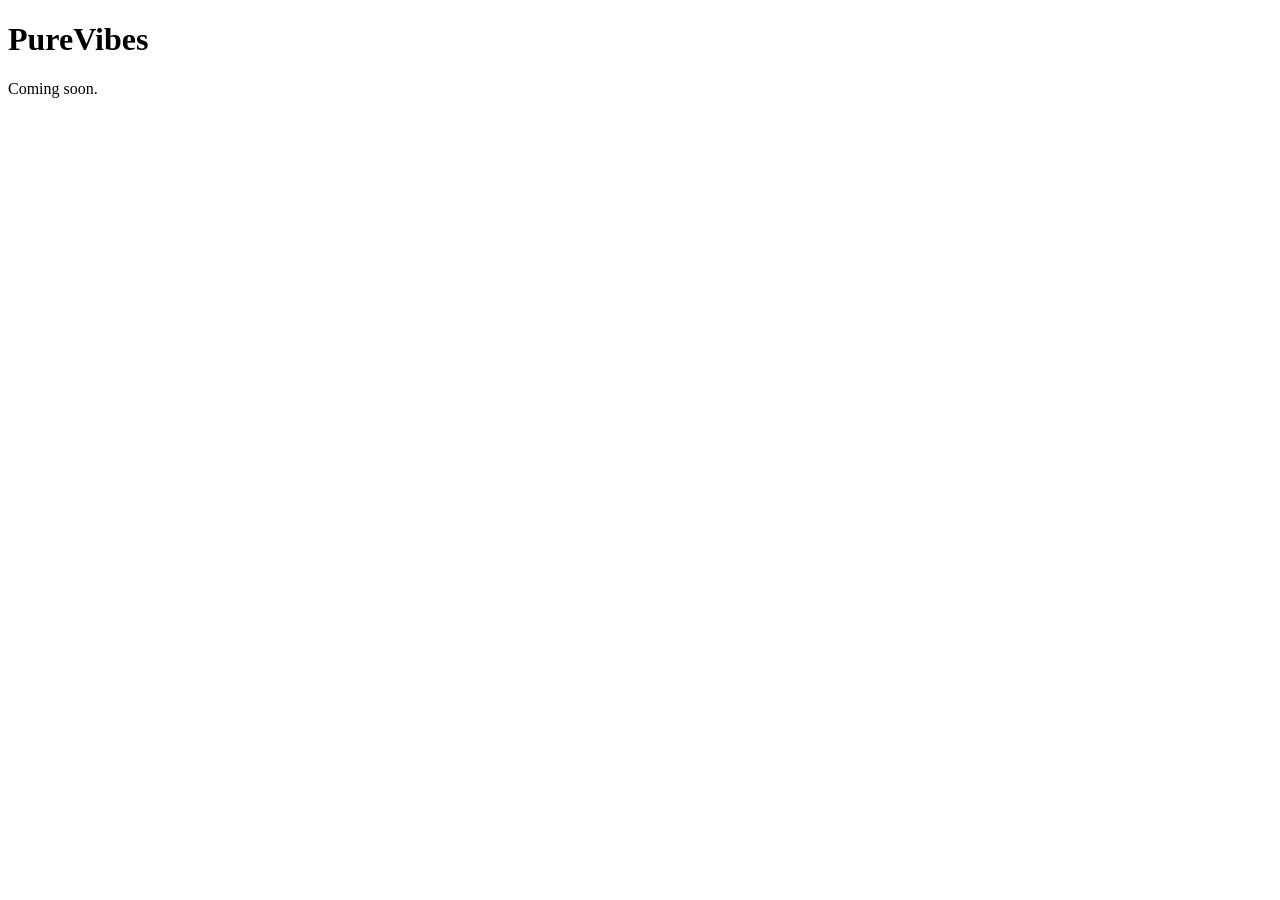
==== index.html @ 550c62d6 "Initial PureVibes website commit" ====
<!DOCTYPE html>
<html lang="en">
<head>
  <meta charset="UTF-8" />
  <meta name="viewport" content="width=device-width, initial-scale=1.0" />
  <title>PureVibes</title>
</head>
<body>
  <h1>PureVibes</h1>
  <p>Coming soon.</p>
</body>
</html>
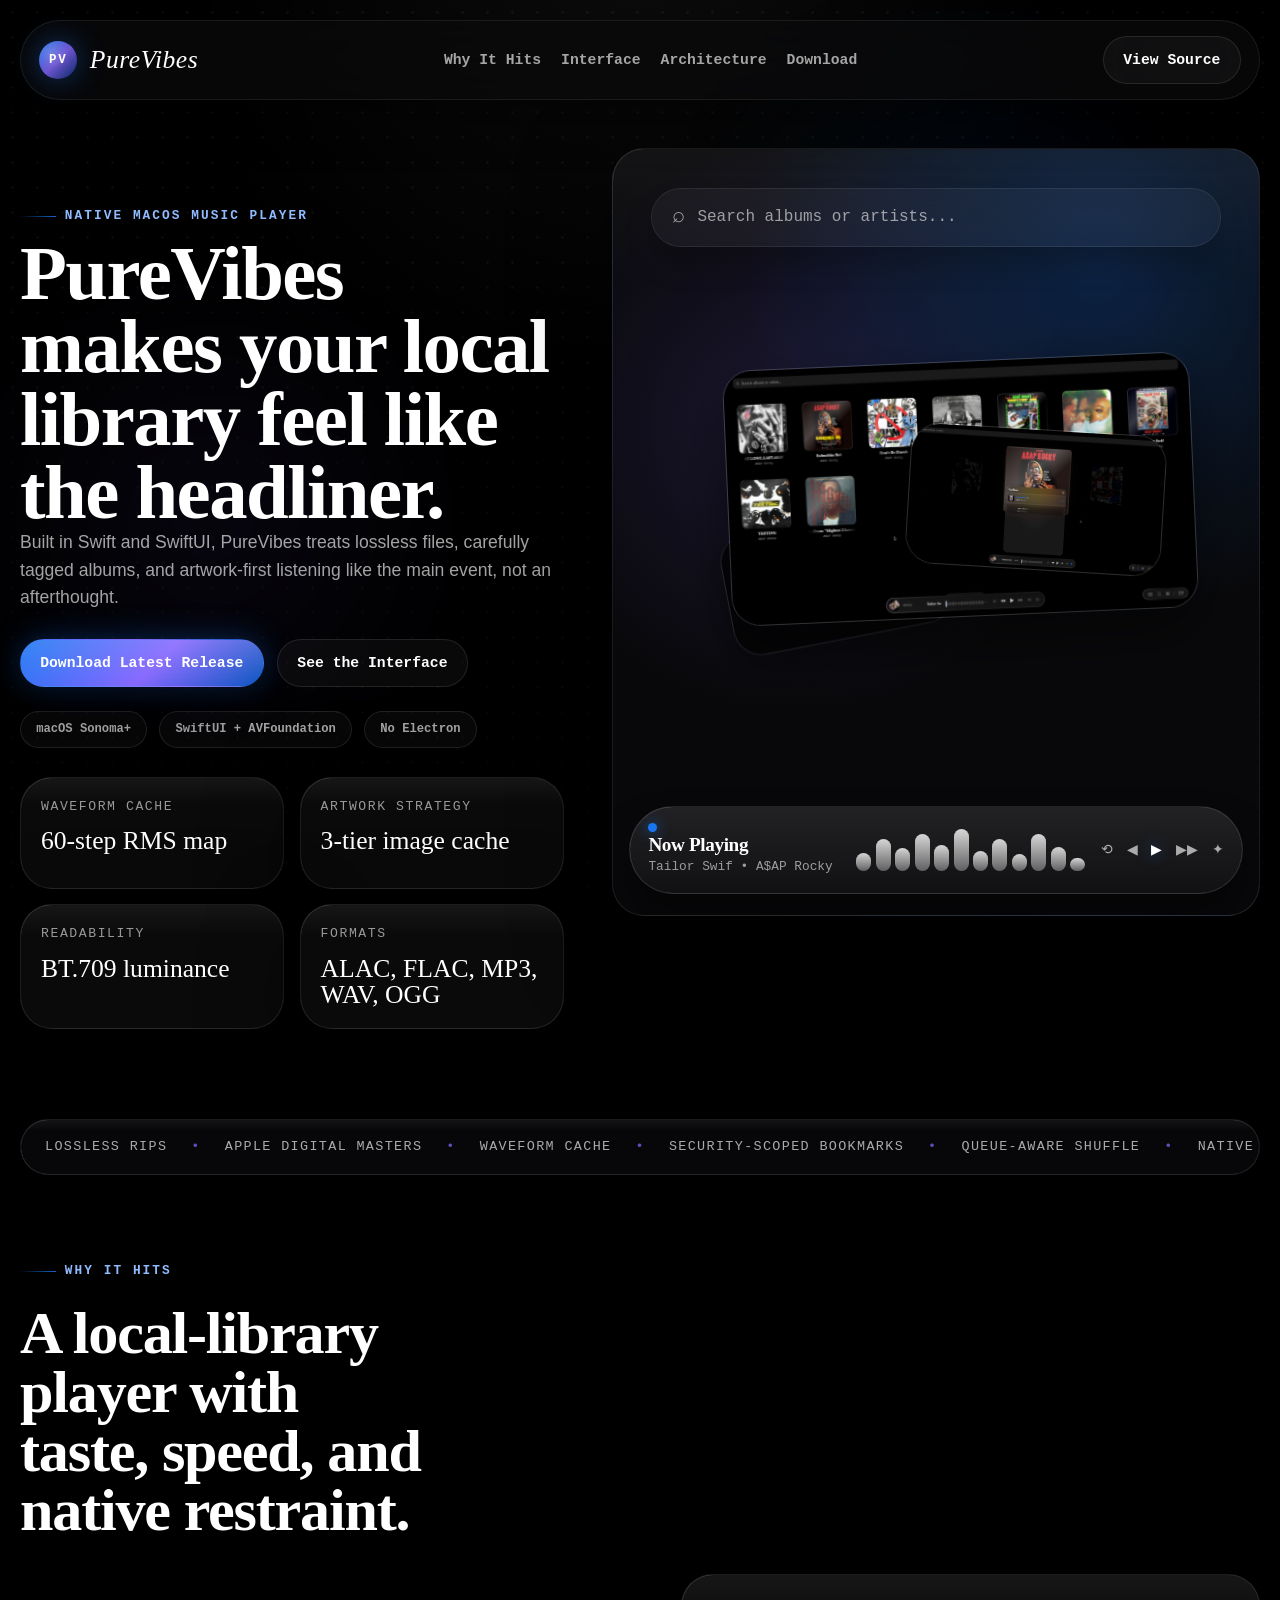
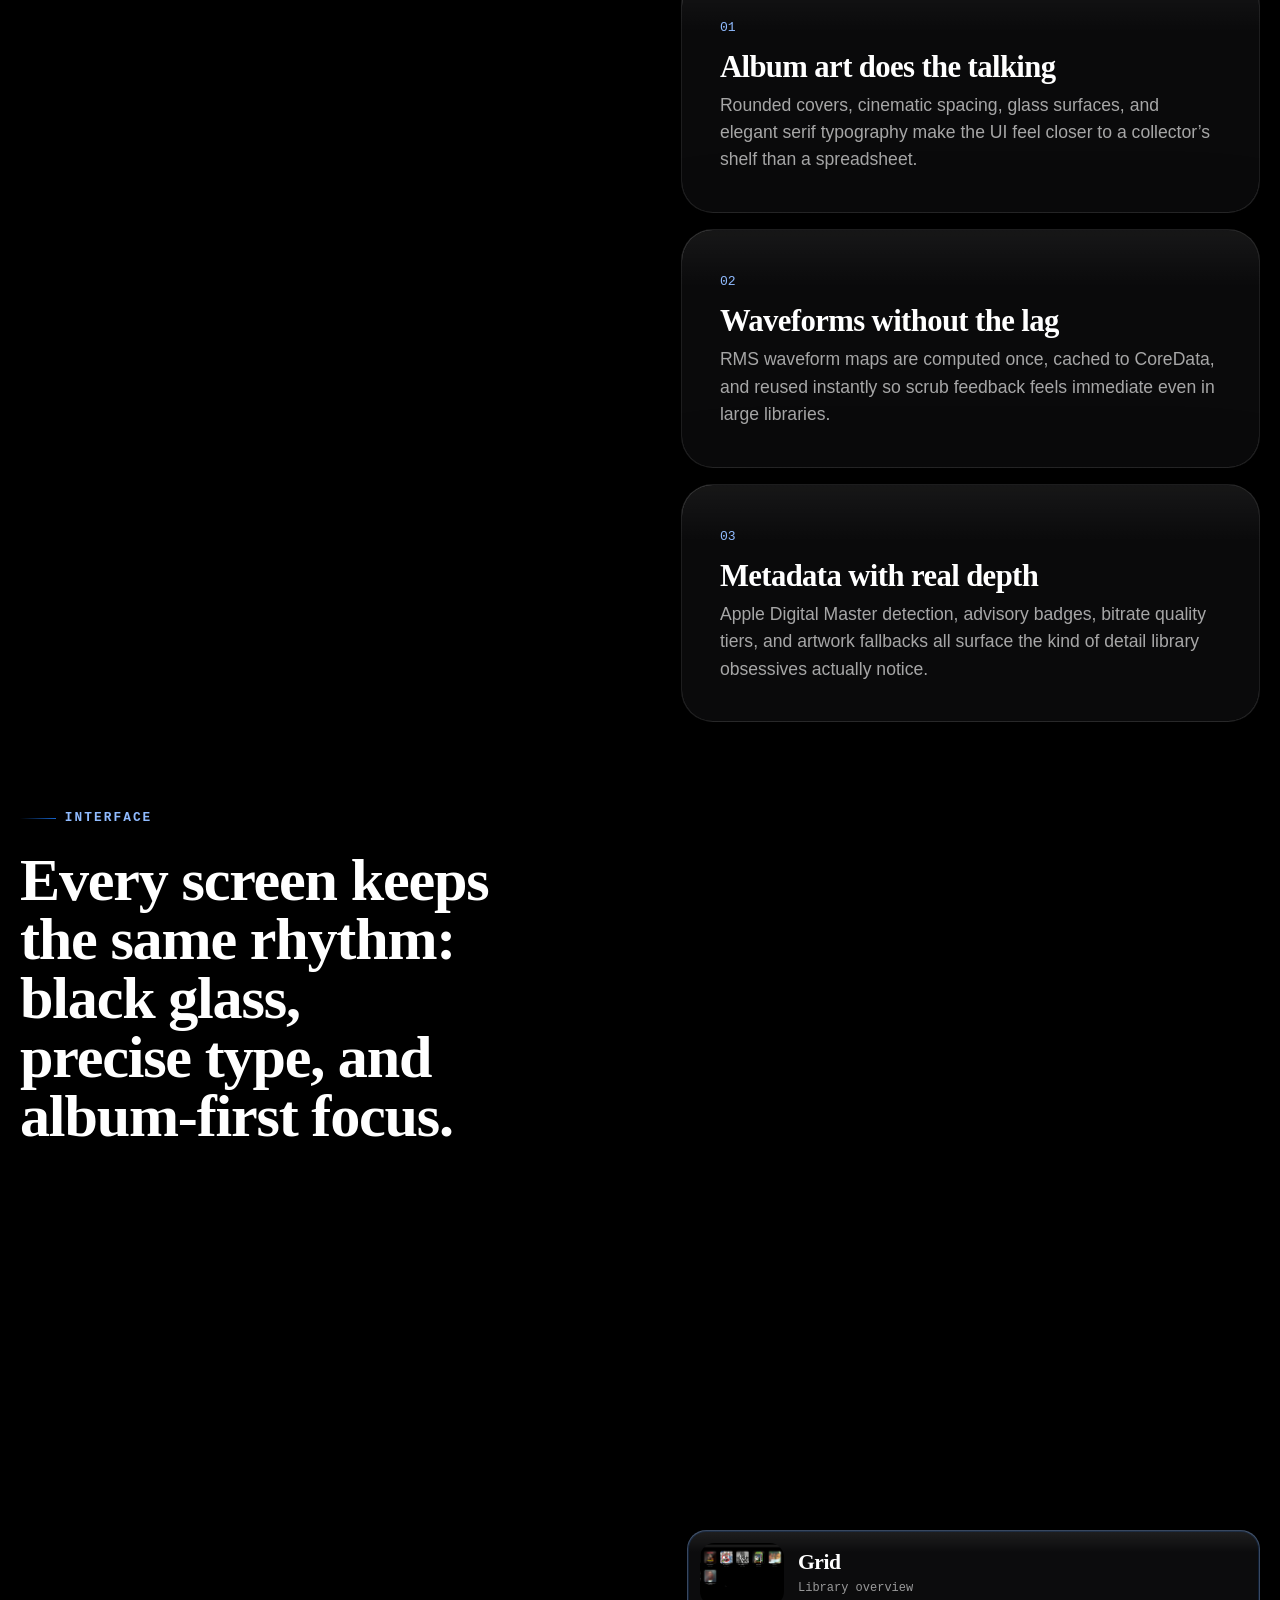
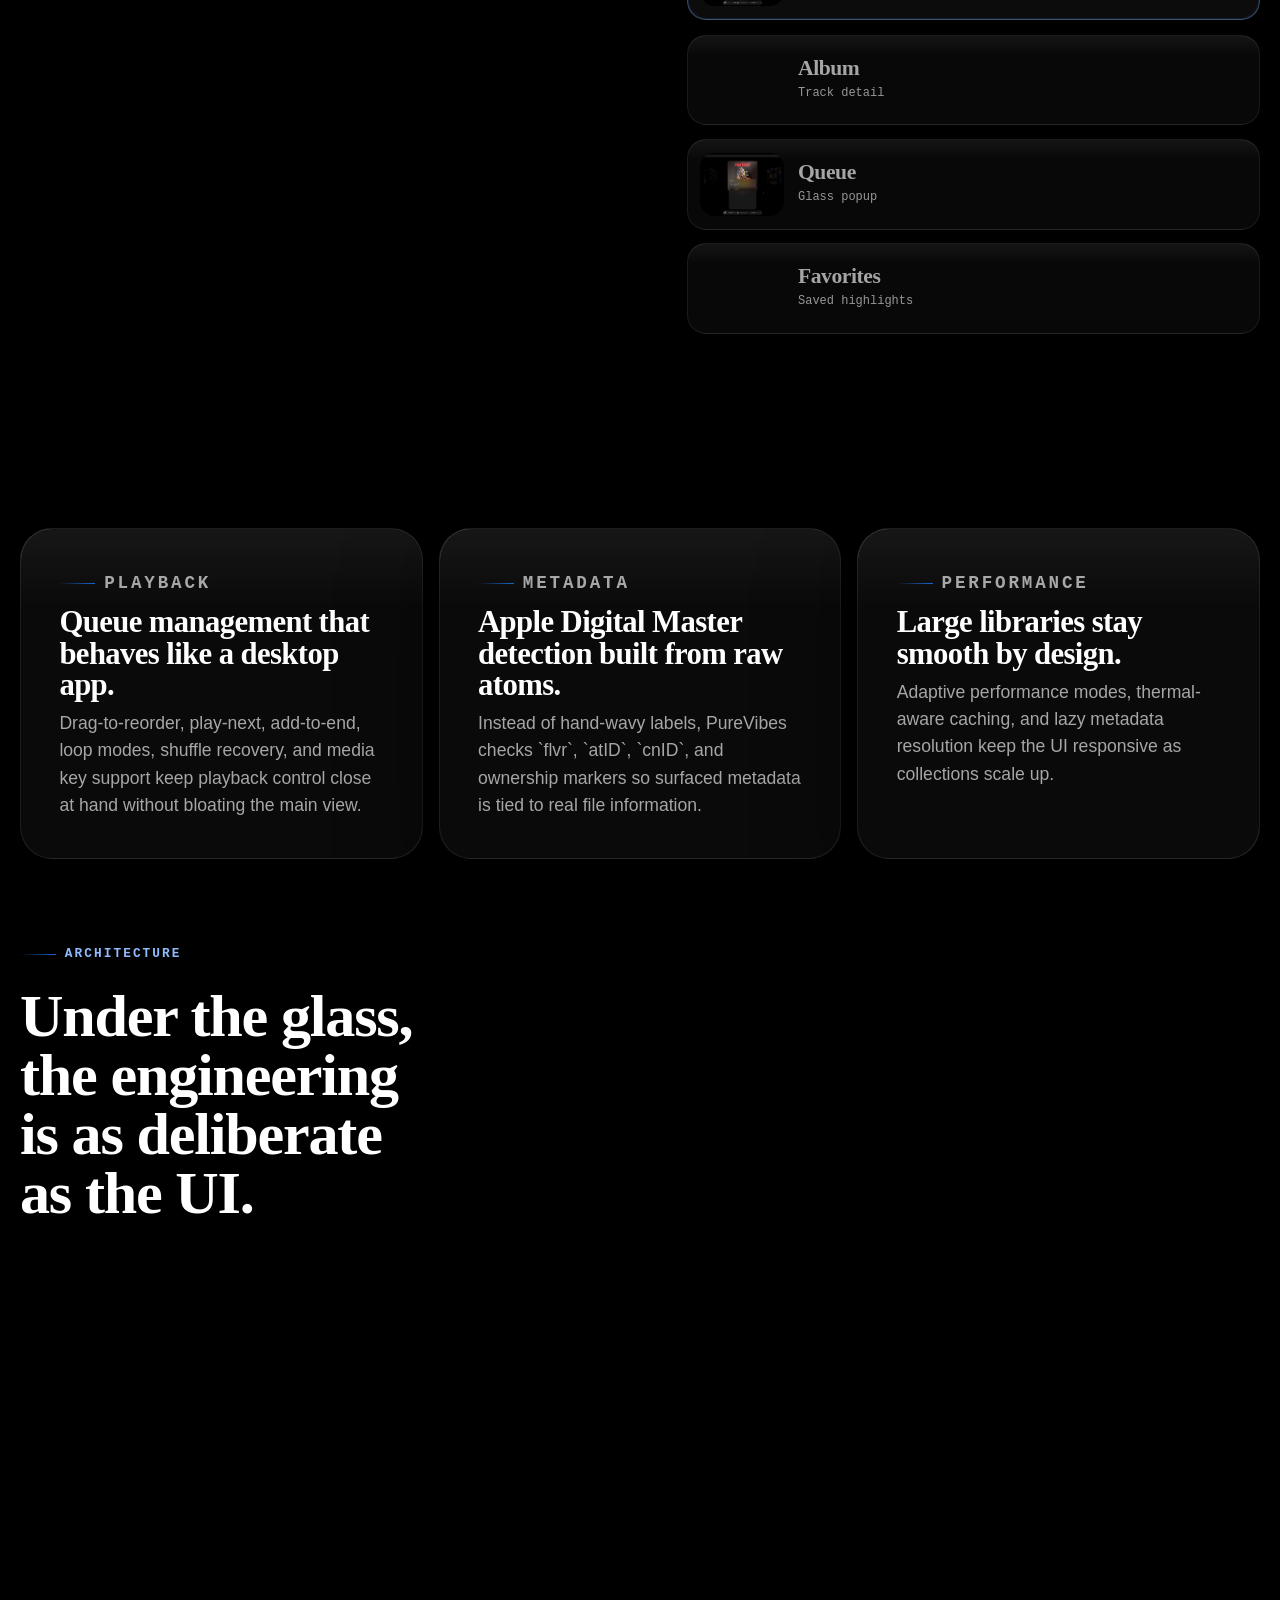
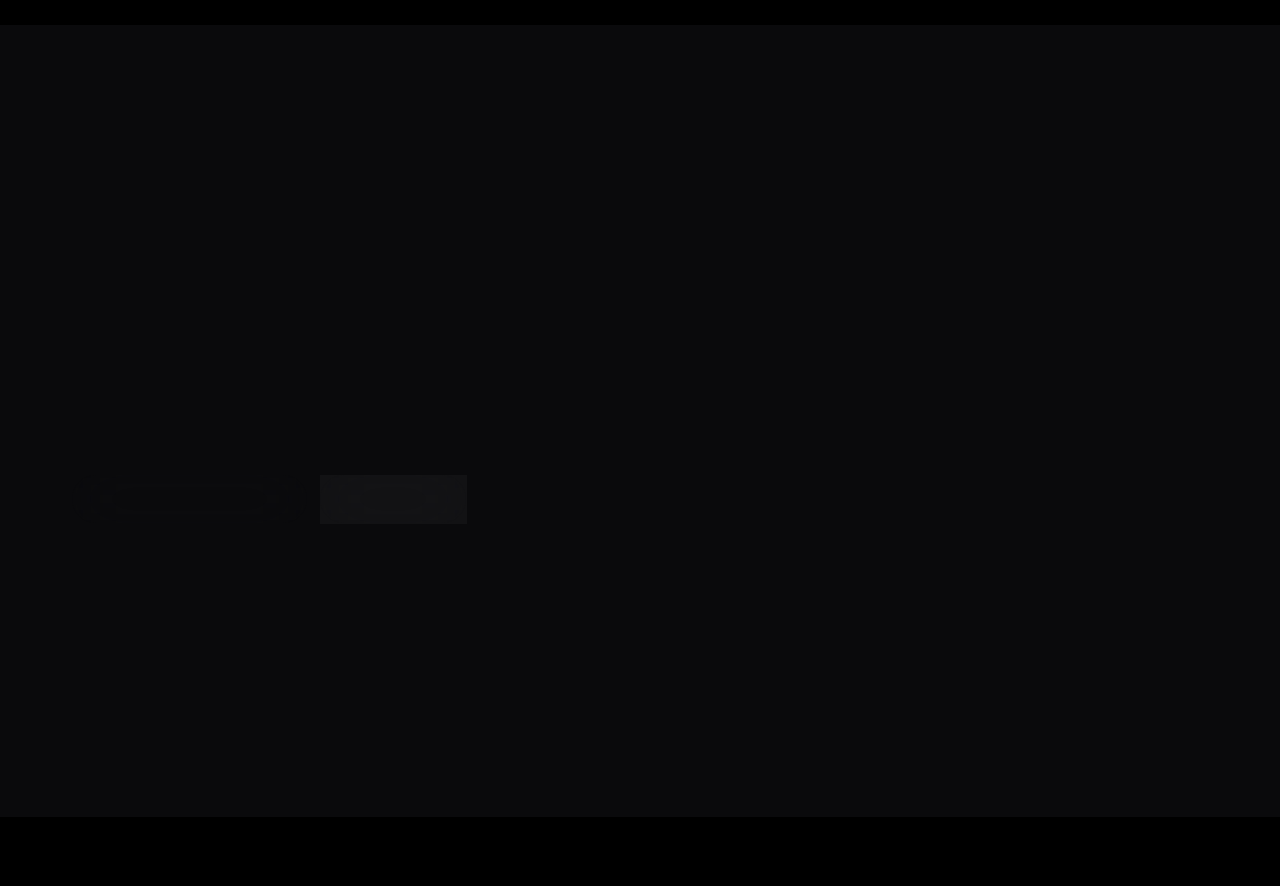
==== commit 7e602dd7: "Build PureVibes-inspired landing page" ====
--- a/index.html
+++ b/index.html
@@ -1,12 +1,437 @@
 <!DOCTYPE html>
 <html lang="en">
-<head>
-  <meta charset="UTF-8" />
-  <meta name="viewport" content="width=device-width, initial-scale=1.0" />
-  <title>PureVibes</title>
-</head>
-<body>
-  <h1>PureVibes</h1>
-  <p>Coming soon.</p>
-</body>
+  <head>
+    <meta charset="UTF-8" />
+    <meta name="viewport" content="width=device-width, initial-scale=1.0" />
+    <meta
+      name="description"
+      content="PureVibes is a minimal, high-fidelity macOS music player built in SwiftUI for listeners who care about local libraries, artwork, waveform detail, and native polish."
+    />
+    <meta name="theme-color" content="#000000" />
+    <title>PureVibes | High-Fidelity Local Music Player for macOS</title>
+    <link rel="preload" as="image" href="assets/purevibes/default-grid-view.png" fetchpriority="high" />
+    <link rel="preload" as="image" href="assets/purevibes/album-view.png" />
+    <link rel="stylesheet" href="styles/main.css" />
+  </head>
+  <body>
+    <div class="ambient ambient--blue" aria-hidden="true"></div>
+    <div class="ambient ambient--violet" aria-hidden="true"></div>
+    <div class="ambient ambient--ice" aria-hidden="true"></div>
+    <div class="site-shell">
+      <header class="site-header" id="top" data-reveal>
+        <a class="brand" href="#top" aria-label="PureVibes home">
+          <span class="brand__mark" aria-hidden="true">PV</span>
+          <span class="brand__text">PureVibes</span>
+        </a>
+
+        <nav class="site-nav" aria-label="Primary">
+          <a href="#why">Why It Hits</a>
+          <a href="#interface">Interface</a>
+          <a href="#architecture">Architecture</a>
+          <a href="#download">Download</a>
+        </nav>
+
+        <a class="button button--ghost" href="https://github.com/SrikarC6/PureVibes" target="_blank" rel="noreferrer">
+          View Source
+        </a>
+      </header>
+
+      <main>
+        <section class="hero section-grid">
+          <div class="hero__copy" data-reveal>
+            <p class="eyebrow">Native macOS music player</p>
+            <h1 class="display hero__title">PureVibes makes your local library feel like the headliner.</h1>
+            <p class="hero__lede">
+              Built in Swift and SwiftUI, PureVibes treats lossless files, carefully tagged albums, and artwork-first listening like
+              the main event, not an afterthought.
+            </p>
+
+            <div class="hero__actions">
+              <a
+                class="button button--primary"
+                href="https://github.com/SrikarC6/PureVibes/releases/latest"
+                target="_blank"
+                rel="noreferrer"
+              >
+                Download Latest Release
+              </a>
+              <a class="button button--secondary" href="#interface">See the Interface</a>
+            </div>
+
+            <ul class="hero__chips" aria-label="Key platform details">
+              <li>macOS Sonoma+</li>
+              <li>SwiftUI + AVFoundation</li>
+              <li>No Electron</li>
+            </ul>
+
+            <dl class="hero__stats">
+              <div class="stat-card surface">
+                <dt>Waveform Cache</dt>
+                <dd>60-step RMS map</dd>
+              </div>
+              <div class="stat-card surface">
+                <dt>Artwork Strategy</dt>
+                <dd>3-tier image cache</dd>
+              </div>
+              <div class="stat-card surface">
+                <dt>Readability</dt>
+                <dd>BT.709 luminance</dd>
+              </div>
+              <div class="stat-card surface">
+                <dt>Formats</dt>
+                <dd>ALAC, FLAC, MP3, WAV, OGG</dd>
+              </div>
+            </dl>
+          </div>
+
+          <div class="hero__stage surface" data-reveal data-tilt-root>
+            <div class="search-shell mono" aria-hidden="true">
+              <span class="search-shell__icon">⌕</span>
+              <span>Search albums or artists...</span>
+            </div>
+
+            <div class="hero__stack">
+              <figure class="screen-card screen-card--back" data-tilt-layer="back">
+                <img
+                  src="assets/purevibes/welcome-screen.png"
+                  alt="PureVibes welcome screen with glowing wordmark and call-to-action button"
+                  loading="eager"
+                  decoding="async"
+                />
+              </figure>
+
+              <figure class="screen-card screen-card--primary" data-tilt-layer="mid">
+                <img
+                  src="assets/purevibes/default-grid-view.png"
+                  alt="PureVibes grid view with rounded album art, monospaced metadata, and dark glass controls"
+                  loading="eager"
+                  decoding="async"
+                />
+              </figure>
+
+              <figure class="screen-card screen-card--floating" data-tilt-layer="front">
+                <img
+                  src="assets/purevibes/queue-menu.png"
+                  alt="PureVibes queue panel floating above the library interface"
+                  loading="lazy"
+                  decoding="async"
+                />
+              </figure>
+            </div>
+
+            <div class="hero-player surface surface--pill" data-tilt-layer="front" aria-hidden="true">
+              <div class="hero-player__meta">
+                <span class="hero-player__dot"></span>
+                <strong class="display">Now Playing</strong>
+                <span class="mono">Tailor Swif • A$AP Rocky</span>
+              </div>
+
+              <div class="waveform" role="presentation">
+                <span></span>
+                <span></span>
+                <span></span>
+                <span></span>
+                <span></span>
+                <span></span>
+                <span></span>
+                <span></span>
+                <span></span>
+                <span></span>
+                <span></span>
+                <span></span>
+              </div>
+
+              <div class="hero-player__controls mono">
+                <span>⟲</span>
+                <span>◀</span>
+                <span class="hero-player__play">▶</span>
+                <span>▶▶</span>
+                <span>✦</span>
+              </div>
+            </div>
+          </div>
+        </section>
+
+        <section class="marquee-strip section-grid" aria-label="PureVibes signature traits" data-reveal>
+          <div class="marquee-strip__shell surface surface--pill">
+            <div class="marquee-track">
+              <div class="marquee-group mono">
+                <span>Lossless rips</span>
+                <span>Apple Digital Masters</span>
+                <span>Waveform cache</span>
+                <span>Security-scoped bookmarks</span>
+                <span>Queue-aware shuffle</span>
+                <span>Native SwiftUI</span>
+                <span>Artwork-first browsing</span>
+              </div>
+              <div class="marquee-group mono" aria-hidden="true">
+                <span>Lossless rips</span>
+                <span>Apple Digital Masters</span>
+                <span>Waveform cache</span>
+                <span>Security-scoped bookmarks</span>
+                <span>Queue-aware shuffle</span>
+                <span>Native SwiftUI</span>
+                <span>Artwork-first browsing</span>
+              </div>
+            </div>
+          </div>
+        </section>
+
+        <section class="story section-grid" id="why">
+          <div class="section-heading" data-reveal>
+            <p class="eyebrow">Why It Hits</p>
+            <h2 class="display">A local-library player with taste, speed, and native restraint.</h2>
+          </div>
+
+          <div class="story__grid">
+            <article class="story-quote surface" data-reveal>
+              <p class="display story-quote__line">
+                “Most music players treat local libraries as a downgrade from streaming. PureVibes treats them as the main event.”
+              </p>
+              <p class="story-quote__support mono">
+                That attitude drives everything here: OLED-black presentation, artwork-led browsing, responsive queue controls, and a
+                player that feels native because it is native.
+              </p>
+            </article>
+
+            <div class="feature-stack" data-reveal>
+              <article class="feature-card surface">
+                <span class="feature-card__index mono">01</span>
+                <h3 class="display">Album art does the talking</h3>
+                <p>
+                  Rounded covers, cinematic spacing, glass surfaces, and elegant serif typography make the UI feel closer to a
+                  collector’s shelf than a spreadsheet.
+                </p>
+              </article>
+
+              <article class="feature-card surface">
+                <span class="feature-card__index mono">02</span>
+                <h3 class="display">Waveforms without the lag</h3>
+                <p>
+                  RMS waveform maps are computed once, cached to CoreData, and reused instantly so scrub feedback feels immediate even
+                  in large libraries.
+                </p>
+              </article>
+
+              <article class="feature-card surface">
+                <span class="feature-card__index mono">03</span>
+                <h3 class="display">Metadata with real depth</h3>
+                <p>
+                  Apple Digital Master detection, advisory badges, bitrate quality tiers, and artwork fallbacks all surface the kind of
+                  detail library obsessives actually notice.
+                </p>
+              </article>
+            </div>
+          </div>
+        </section>
+
+        <section class="showcase section-grid" id="interface">
+          <div class="section-heading" data-reveal>
+            <p class="eyebrow">Interface</p>
+            <h2 class="display">Every screen keeps the same rhythm: black glass, precise type, and album-first focus.</h2>
+          </div>
+
+          <div class="showcase__layout">
+            <div class="showcase__panel surface" data-reveal>
+              <div class="showcase__panel-head">
+                <span class="mono">Interface Preview</span>
+                <span class="showcase__caption mono" data-shot-caption>Grid view with floating playback chrome</span>
+              </div>
+
+              <div class="showcase__viewport">
+                <img
+                  src="assets/purevibes/default-grid-view.png"
+                  alt="PureVibes grid view"
+                  class="showcase__image"
+                  id="shot-image"
+                  loading="eager"
+                  decoding="async"
+                />
+              </div>
+            </div>
+
+            <div class="showcase__copy" data-reveal>
+              <div class="showcase__copy-head">
+                <p class="eyebrow">Real Screenshots</p>
+                <h3 class="display" id="shot-title">Browse in an artwork-led grid</h3>
+                <p id="shot-body">
+                  The main library view balances huge album covers, understated search, and a floating mini-player so the interface
+                  stays visually quiet until the music needs attention.
+                </p>
+              </div>
+
+              <ul class="showcase__points mono" id="shot-points">
+                <li>Rounded album cards with soft borders and native-feeling depth</li>
+                <li>Monospaced support text keeps metadata readable without competing for focus</li>
+                <li>Playback controls stay docked like a polished desktop utility, not a web widget</li>
+              </ul>
+
+              <div class="shot-tabs" role="tablist" aria-label="PureVibes interface screenshots">
+                <button
+                  class="shot-tab is-active"
+                  type="button"
+                  role="tab"
+                  aria-selected="true"
+                  data-shot="grid"
+                >
+                  <img src="assets/purevibes/default-grid-view.png" alt="" loading="lazy" decoding="async" />
+                  <span>
+                    <strong class="display">Grid</strong>
+                    <small class="mono">Library overview</small>
+                  </span>
+                </button>
+
+                <button class="shot-tab" type="button" role="tab" aria-selected="false" data-shot="album">
+                  <img src="assets/purevibes/album-view.png" alt="" loading="lazy" decoding="async" />
+                  <span>
+                    <strong class="display">Album</strong>
+                    <small class="mono">Track detail</small>
+                  </span>
+                </button>
+
+                <button class="shot-tab" type="button" role="tab" aria-selected="false" data-shot="queue">
+                  <img src="assets/purevibes/queue-menu.png" alt="" loading="lazy" decoding="async" />
+                  <span>
+                    <strong class="display">Queue</strong>
+                    <small class="mono">Glass popup</small>
+                  </span>
+                </button>
+
+                <button class="shot-tab" type="button" role="tab" aria-selected="false" data-shot="favorites">
+                  <img src="assets/purevibes/favorites-view.png" alt="" loading="lazy" decoding="async" />
+                  <span>
+                    <strong class="display">Favorites</strong>
+                    <small class="mono">Saved highlights</small>
+                  </span>
+                </button>
+
+                <button class="shot-tab" type="button" role="tab" aria-selected="false" data-shot="welcome">
+                  <img src="assets/purevibes/welcome-screen.png" alt="" loading="lazy" decoding="async" />
+                  <span>
+                    <strong class="display">Welcome</strong>
+                    <small class="mono">First launch</small>
+                  </span>
+                </button>
+              </div>
+            </div>
+          </div>
+        </section>
+
+        <section class="details section-grid">
+          <div class="details__rail" data-reveal>
+            <article class="detail-card surface">
+              <p class="eyebrow">Playback</p>
+              <h3 class="display">Queue management that behaves like a desktop app.</h3>
+              <p>
+                Drag-to-reorder, play-next, add-to-end, loop modes, shuffle recovery, and media key support keep playback control close
+                at hand without bloating the main view.
+              </p>
+            </article>
+
+            <article class="detail-card surface">
+              <p class="eyebrow">Metadata</p>
+              <h3 class="display">Apple Digital Master detection built from raw atoms.</h3>
+              <p>
+                Instead of hand-wavy labels, PureVibes checks `flvr`, `atID`, `cnID`, and ownership markers so surfaced metadata is tied
+                to real file information.
+              </p>
+            </article>
+
+            <article class="detail-card surface">
+              <p class="eyebrow">Performance</p>
+              <h3 class="display">Large libraries stay smooth by design.</h3>
+              <p>
+                Adaptive performance modes, thermal-aware caching, and lazy metadata resolution keep the UI responsive as collections
+                scale up.
+              </p>
+            </article>
+          </div>
+        </section>
+
+        <section class="architecture section-grid" id="architecture">
+          <div class="section-heading" data-reveal>
+            <p class="eyebrow">Architecture</p>
+            <h2 class="display">Under the glass, the engineering is as deliberate as the UI.</h2>
+          </div>
+
+          <div class="architecture__grid">
+            <article class="architecture-card surface" data-reveal>
+              <p class="mono architecture-card__label">System Notes</p>
+              <ul class="architecture-list mono">
+                <li><strong>Artwork cache:</strong> full-res cache, thumbnail cache, and dominant-color memory layer</li>
+                <li><strong>Waveform engine:</strong> chunked PCM sampling with persisted RMS energy maps</li>
+                <li><strong>Contrast logic:</strong> ITU-R BT.709 luminance for readable overlays on artwork</li>
+                <li><strong>Library access:</strong> security-scoped bookmarks for multi-folder persistence</li>
+                <li><strong>Track resolution:</strong> bounded LRU metadata loading for better scaling</li>
+              </ul>
+            </article>
+
+            <article class="architecture-card architecture-card--highlight surface" data-reveal>
+              <p class="eyebrow">Built With</p>
+              <h3 class="display">SwiftUI, AVFoundation, CoreData, and MediaPlayer.</h3>
+              <p>
+                No browser shell. No web view wrapper. Just a focused native stack tuned for music playback, artwork handling, and Now
+                Playing integration on macOS.
+              </p>
+              <div class="stack-tags mono">
+                <span>Swift 5.9+</span>
+                <span>SwiftUI</span>
+                <span>AVFoundation</span>
+                <span>CoreData</span>
+                <span>MediaPlayer</span>
+              </div>
+            </article>
+          </div>
+        </section>
+
+        <section class="download section-grid" id="download">
+          <article class="download-card surface" data-reveal>
+            <p class="eyebrow">Download</p>
+            <h2 class="display">PureVibes is ready when your library is.</h2>
+            <p>
+              Grab the latest release for macOS, or dive into the source if you want to study the implementation behind the player,
+              waveform engine, and artwork-driven UI.
+            </p>
+
+            <div class="download-card__actions">
+              <a
+                class="button button--primary"
+                href="https://github.com/SrikarC6/PureVibes/releases/latest"
+                target="_blank"
+                rel="noreferrer"
+              >
+                Get the Latest Release
+              </a>
+              <a
+                class="button button--ghost"
+                href="https://github.com/SrikarC6/PureVibes/issues/new"
+                target="_blank"
+                rel="noreferrer"
+              >
+                Report a Bug
+              </a>
+            </div>
+
+            <p class="download-card__note mono">
+              Distributed outside the App Store. A first-launch Gatekeeper approval may be required in macOS Privacy &amp; Security.
+            </p>
+          </article>
+        </section>
+      </main>
+
+      <footer class="site-footer surface" data-reveal>
+        <div>
+          <p class="display">PureVibes</p>
+          <p class="mono">Made for listeners who still care about their files.</p>
+        </div>
+        <div class="site-footer__links mono">
+          <a href="https://github.com/SrikarC6/PureVibes" target="_blank" rel="noreferrer">GitHub</a>
+          <a href="https://github.com/SrikarC6/PureVibes/releases/latest" target="_blank" rel="noreferrer">Latest Release</a>
+          <span>© <span data-year></span> PureVibes</span>
+        </div>
+      </footer>
+    </div>
+
+    <script type="module" src="scripts/main.js"></script>
+  </body>
 </html>
--- a/styles/main.css
+++ b/styles/main.css
@@ -0,0 +1,1245 @@
+@layer reset, base, components, utilities;
+
+@layer reset {
+  *,
+  *::before,
+  *::after {
+    box-sizing: border-box;
+  }
+
+  html {
+    scroll-behavior: smooth;
+    color-scheme: dark;
+  }
+
+  body,
+  h1,
+  h2,
+  h3,
+  p,
+  ul,
+  dl,
+  dd {
+    margin: 0;
+  }
+
+  ul {
+    padding: 0;
+    list-style: none;
+  }
+
+  img {
+    display: block;
+    max-width: 100%;
+  }
+
+  a {
+    color: inherit;
+    text-decoration: none;
+  }
+
+  button,
+  input {
+    font: inherit;
+  }
+}
+
+@layer base {
+  :root {
+    --bg: #000000;
+    --bg-elevated: rgba(14, 14, 16, 0.68);
+    --bg-soft: rgba(255, 255, 255, 0.04);
+    --bg-softer: rgba(255, 255, 255, 0.025);
+    --border: rgba(255, 255, 255, 0.12);
+    --border-strong: rgba(255, 255, 255, 0.24);
+    --text: #ffffff;
+    --text-dim: rgba(255, 255, 255, 0.64);
+    --text-faint: rgba(255, 255, 255, 0.58);
+    --accent: #1976f3;
+    --accent-violet: #8667ff;
+    --accent-strong: #0b56bf;
+    --accent-soft: rgba(25, 118, 243, 0.18);
+    --shadow: 0 30px 90px rgba(0, 0, 0, 0.58);
+    --shadow-soft: 0 20px 48px rgba(0, 0, 0, 0.4);
+    --radius-xl: 2rem;
+    --radius-lg: 1.5rem;
+    --radius-md: 1rem;
+    --container: min(84rem, calc(100vw - 2.5rem));
+    --display: "Baskerville", "Iowan Old Style", "Palatino Linotype", "Book Antiqua", "Times New Roman", serif;
+    --mono: "SFMono-Regular", "SF Mono", ui-monospace, "Cascadia Mono", "Source Code Pro", Menlo, Monaco, Consolas, monospace;
+    --sans: "Inter", "Segoe UI", "Helvetica Neue", Arial, sans-serif;
+  }
+
+  body {
+    min-height: 100vh;
+    font-family: var(--sans);
+    line-height: 1.55;
+    color: var(--text);
+    background: var(--bg);
+    overflow-x: clip;
+  }
+
+  body::before {
+    content: "";
+    position: fixed;
+    inset: 0;
+    background-image: radial-gradient(circle, rgba(255, 255, 255, 0.1) 1px, transparent 1.6px);
+    background-size: 25px 25px;
+    opacity: 0.48;
+    pointer-events: none;
+    z-index: -1;
+    animation: grid-shimmer 18s linear infinite alternate;
+  }
+
+  body::after {
+    content: "";
+    position: fixed;
+    inset: 0;
+    background:
+      radial-gradient(circle at 50% -10%, rgba(255, 255, 255, 0.05), transparent 42%),
+      linear-gradient(180deg, rgba(0, 0, 0, 0), rgba(0, 0, 0, 0.5));
+    pointer-events: none;
+    z-index: -1;
+  }
+
+  ::selection {
+    background: rgba(25, 118, 243, 0.32);
+  }
+}
+
+@layer components {
+  .ambient {
+    position: fixed;
+    inset: auto;
+    border-radius: 999px;
+    filter: blur(110px);
+    opacity: 0.3;
+    pointer-events: none;
+    z-index: 0;
+    animation: ambient-drift 18s ease-in-out infinite alternate;
+  }
+
+  .ambient--blue {
+    top: 8rem;
+    right: 12%;
+    width: 20rem;
+    height: 20rem;
+    background: radial-gradient(circle, rgba(25, 118, 243, 0.75), rgba(25, 118, 243, 0));
+  }
+
+  .ambient--violet {
+    top: 24rem;
+    left: 6%;
+    width: 17rem;
+    height: 17rem;
+    background: radial-gradient(circle, rgba(134, 103, 255, 0.52), rgba(134, 103, 255, 0));
+    animation-delay: -8s;
+  }
+
+  .ambient--ice {
+    bottom: 10rem;
+    right: 22%;
+    width: 16rem;
+    height: 16rem;
+    background: radial-gradient(circle, rgba(115, 177, 255, 0.4), rgba(115, 177, 255, 0));
+    animation-delay: -3s;
+  }
+
+  .site-shell {
+    position: relative;
+    z-index: 1;
+    width: var(--container);
+    margin-inline: auto;
+    padding-block: 1.25rem 2rem;
+  }
+
+  .site-header,
+  .site-footer,
+  .surface,
+  .button,
+  .search-shell,
+  .shot-tab,
+  .hero-player {
+    backdrop-filter: blur(28px);
+    -webkit-backdrop-filter: blur(28px);
+  }
+
+  .site-header {
+    position: sticky;
+    top: 1rem;
+    z-index: 20;
+    display: flex;
+    align-items: center;
+    justify-content: space-between;
+    gap: 1rem;
+    padding: 0.95rem 1.15rem;
+    margin-bottom: 2rem;
+    background: rgba(10, 10, 12, 0.7);
+    border: 1px solid rgba(255, 255, 255, 0.08);
+    border-radius: 999px;
+    box-shadow: var(--shadow-soft);
+  }
+
+  .brand {
+    display: inline-flex;
+    align-items: center;
+    gap: 0.8rem;
+    min-width: 0;
+  }
+
+  .brand__mark {
+    display: grid;
+    place-items: center;
+    inline-size: 2.35rem;
+    block-size: 2.35rem;
+    border-radius: 999px;
+    background:
+      radial-gradient(circle at 30% 30%, rgba(255, 255, 255, 0.2), transparent 48%),
+      linear-gradient(135deg, rgba(25, 118, 243, 0.95), rgba(134, 103, 255, 0.82), rgba(7, 42, 103, 0.95));
+    box-shadow: 0 0 1.8rem rgba(25, 118, 243, 0.4);
+    font: 700 0.78rem/1 var(--mono);
+    letter-spacing: 0.14em;
+  }
+
+  .brand__text {
+    font-family: var(--display);
+    font-size: clamp(1.35rem, 2vw, 1.65rem);
+    font-style: italic;
+    letter-spacing: 0.02em;
+  }
+
+  .site-nav {
+    display: inline-flex;
+    align-items: center;
+    justify-content: center;
+    gap: 1.25rem;
+    color: var(--text-dim);
+    font: 600 0.92rem/1 var(--mono);
+  }
+
+  .site-nav a {
+    transition: color 180ms ease;
+  }
+
+  .site-nav a:hover,
+  .site-nav a:focus-visible {
+    color: var(--text);
+  }
+
+  .button {
+    display: inline-flex;
+    align-items: center;
+    justify-content: center;
+    gap: 0.65rem;
+    min-height: 3rem;
+    padding-inline: 1.2rem;
+    border: 1px solid transparent;
+    border-radius: 999px;
+    font: 700 0.92rem/1 var(--mono);
+    transition:
+      transform 180ms ease,
+      border-color 180ms ease,
+      background-color 180ms ease,
+      box-shadow 180ms ease,
+      color 180ms ease;
+  }
+
+  .button:hover,
+  .button:focus-visible {
+    transform: translateY(-1px);
+  }
+
+  .button:focus-visible,
+  .shot-tab:focus-visible,
+  .site-nav a:focus-visible,
+  .brand:focus-visible {
+    outline: 2px solid rgba(25, 118, 243, 0.65);
+    outline-offset: 3px;
+  }
+
+  .button--primary {
+    color: white;
+    background:
+      linear-gradient(180deg, rgba(255, 255, 255, 0.12), transparent),
+      linear-gradient(135deg, var(--accent), var(--accent-violet) 55%, var(--accent-strong));
+    box-shadow:
+      0 18px 32px rgba(0, 0, 0, 0.38),
+      0 0 2rem rgba(25, 118, 243, 0.34);
+  }
+
+  .button--secondary,
+  .button--ghost {
+    color: var(--text);
+    background: rgba(255, 255, 255, 0.035);
+    border-color: rgba(255, 255, 255, 0.1);
+  }
+
+  .button--secondary:hover,
+  .button--ghost:hover,
+  .button--secondary:focus-visible,
+  .button--ghost:focus-visible {
+    border-color: var(--border-strong);
+    background: rgba(255, 255, 255, 0.08);
+  }
+
+  .surface {
+    position: relative;
+    overflow: hidden;
+    background:
+      linear-gradient(180deg, rgba(255, 255, 255, 0.05), transparent 24%),
+      rgba(14, 14, 16, 0.72);
+    border: 1px solid rgba(255, 255, 255, 0.08);
+    border-radius: var(--radius-xl);
+    box-shadow: var(--shadow);
+    isolation: isolate;
+  }
+
+  .surface::before {
+    content: "";
+    position: absolute;
+    inset: -1px;
+    border-radius: inherit;
+    padding: 1px;
+    background: linear-gradient(140deg, rgba(255, 255, 255, 0.6), rgba(255, 255, 255, 0.1) 52%, rgba(255, 255, 255, 0.4));
+    mask:
+      linear-gradient(#000 0 0) content-box,
+      linear-gradient(#000 0 0);
+    mask-composite: exclude;
+    -webkit-mask:
+      linear-gradient(#000 0 0) content-box,
+      linear-gradient(#000 0 0);
+    -webkit-mask-composite: xor;
+    pointer-events: none;
+    opacity: 0.6;
+  }
+
+  .stat-card::after,
+  .feature-card::after,
+  .detail-card::after,
+  .architecture-card::after,
+  .download-card::after,
+  .shot-tab::after,
+  .screen-card::after {
+    content: "";
+    position: absolute;
+    inset: -35% auto auto -40%;
+    width: 45%;
+    height: 180%;
+    background: linear-gradient(90deg, transparent, rgba(255, 255, 255, 0.16), transparent);
+    transform: rotate(18deg) translateX(-120%);
+    opacity: 0;
+    transition:
+      transform 420ms ease,
+      opacity 240ms ease;
+    pointer-events: none;
+  }
+
+  .stat-card:hover::after,
+  .feature-card:hover::after,
+  .detail-card:hover::after,
+  .architecture-card:hover::after,
+  .download-card:hover::after,
+  .shot-tab:hover::after,
+  .screen-card:hover::after,
+  .stat-card:focus-within::after,
+  .feature-card:focus-within::after,
+  .detail-card:focus-within::after,
+  .architecture-card:focus-within::after,
+  .download-card:focus-within::after,
+  .shot-tab:focus-visible::after {
+    transform: rotate(18deg) translateX(250%);
+    opacity: 1;
+  }
+
+  .surface--pill {
+    border-radius: 999px;
+  }
+
+  .section-grid {
+    margin-bottom: clamp(4.5rem, 7vw, 7rem);
+  }
+
+  .hero {
+    display: grid;
+    grid-template-columns: minmax(0, 34rem) minmax(0, 1fr);
+    gap: clamp(1.5rem, 4vw, 3rem);
+    align-items: start;
+    min-height: min(90vh, 56rem);
+    padding-top: clamp(0.5rem, 2vw, 1rem);
+  }
+
+  .hero__copy {
+    padding-top: clamp(1rem, 4vw, 4rem);
+  }
+
+  .eyebrow {
+    display: inline-flex;
+    align-items: center;
+    gap: 0.55rem;
+    margin-bottom: 0.95rem;
+    color: #90bbff;
+    font: 700 0.8rem/1 var(--mono);
+    letter-spacing: 0.16em;
+    text-transform: uppercase;
+  }
+
+  .eyebrow::before {
+    content: "";
+    inline-size: 2.25rem;
+    block-size: 1px;
+    background: linear-gradient(90deg, rgba(25, 118, 243, 0), rgba(25, 118, 243, 0.85));
+  }
+
+  .display {
+    font-family: var(--display);
+    letter-spacing: -0.02em;
+  }
+
+  .hero__title,
+  .section-heading h2,
+  .download-card h2 {
+    font-size: clamp(3rem, 6vw, 5.6rem);
+    line-height: 0.95;
+    text-wrap: balance;
+  }
+
+  .hero__lede,
+  .showcase__copy-head p,
+  .download-card p,
+  .detail-card p,
+  .feature-card p,
+  .architecture-card p {
+    max-width: 62ch;
+    color: var(--text-dim);
+    font-size: clamp(1rem, 1.6vw, 1.1rem);
+  }
+
+  .hero__actions {
+    display: flex;
+    flex-wrap: wrap;
+    gap: 0.85rem;
+    margin-top: 1.75rem;
+  }
+
+  .hero__chips {
+    display: flex;
+    flex-wrap: wrap;
+    gap: 0.75rem;
+    margin-top: 1.5rem;
+  }
+
+  .hero__chips li,
+  .stack-tags span {
+    padding: 0.7rem 0.95rem;
+    color: var(--text-dim);
+    background: rgba(255, 255, 255, 0.03);
+    border: 1px solid rgba(255, 255, 255, 0.1);
+    border-radius: 999px;
+    font: 700 0.76rem/1 var(--mono);
+  }
+
+  .hero__stats {
+    display: grid;
+    grid-template-columns: repeat(2, minmax(0, 1fr));
+    gap: 0.95rem;
+    margin-top: 1.8rem;
+  }
+
+  .stat-card {
+    padding: 1.2rem 1.25rem;
+    min-height: 7rem;
+  }
+
+  .stat-card dt,
+  .architecture-card__label,
+  .showcase__caption,
+  .mono {
+    font-family: var(--mono);
+  }
+
+  .stat-card dt {
+    color: var(--text-faint);
+    font-size: 0.82rem;
+    letter-spacing: 0.12em;
+    text-transform: uppercase;
+  }
+
+  .stat-card dd {
+    margin-top: 0.7rem;
+    font-family: var(--display);
+    font-size: clamp(1.3rem, 2vw, 1.8rem);
+    line-height: 1.05;
+  }
+
+  .hero__stage {
+    min-height: 48rem;
+    padding: clamp(1.5rem, 3vw, 2.5rem);
+    background:
+      radial-gradient(circle at 75% 16%, rgba(25, 118, 243, 0.24), transparent 22rem),
+      radial-gradient(circle at 28% 36%, rgba(134, 103, 255, 0.16), transparent 18rem),
+      linear-gradient(180deg, rgba(255, 255, 255, 0.05), transparent 18%),
+      rgba(10, 10, 12, 0.84);
+  }
+
+  .search-shell {
+    display: inline-flex;
+    align-items: center;
+    gap: 0.8rem;
+    width: 100%;
+    padding: 1rem 1.2rem;
+    color: var(--text-faint);
+    background: rgba(255, 255, 255, 0.035);
+    border: 1px solid rgba(255, 255, 255, 0.08);
+    border-radius: 999px;
+    font-size: 1rem;
+    box-shadow: 0 18px 28px rgba(0, 0, 0, 0.24);
+  }
+
+  .search-shell__icon {
+    font-size: 1.35rem;
+    line-height: 1;
+  }
+
+  .hero__stack {
+    position: relative;
+    min-height: 31rem;
+    margin-top: 1.4rem;
+  }
+
+  .screen-card {
+    position: absolute;
+    overflow: hidden;
+    border: 1px solid rgba(255, 255, 255, 0.18);
+    border-radius: 1.8rem;
+    box-shadow: 0 24px 56px rgba(0, 0, 0, 0.52);
+    transform-style: preserve-3d;
+    will-change: transform;
+  }
+
+  .screen-card img {
+    inline-size: 100%;
+    block-size: 100%;
+    object-fit: cover;
+  }
+
+  .screen-card--back {
+    inset: auto auto 6.75rem 2rem;
+    width: min(40%, 17rem);
+    transform:
+      translate3d(calc(var(--pointer-x, 0) * -16px), calc(var(--pointer-y, 0) * -12px), 0)
+      rotate(-11deg)
+      scale(0.98);
+    opacity: 0.72;
+    filter: saturate(0.9);
+  }
+
+  .screen-card--primary {
+    inset: 4.75rem auto auto 2.25rem;
+    width: min(82%, 41rem);
+    transform:
+      translate3d(calc(var(--pointer-x, 0) * -28px), calc(var(--pointer-y, 0) * -20px), 0)
+      rotate(-2.5deg);
+  }
+
+  .screen-card--floating {
+    inset: 9rem 1rem auto auto;
+    width: min(45%, 22rem);
+    transform:
+      translate3d(calc(var(--pointer-x, 0) * 26px), calc(var(--pointer-y, 0) * 14px), 0)
+      rotate(3.5deg);
+  }
+
+  .hero-player {
+    position: absolute;
+    left: 50%;
+    right: auto;
+    bottom: 1.35rem;
+    display: grid;
+    grid-template-columns: auto 1fr auto;
+    gap: 1rem;
+    align-items: center;
+    width: min(calc(100% - 2rem), 40rem);
+    padding: 1rem 1.15rem;
+    transform:
+      translateX(-50%)
+      translate3d(calc(var(--pointer-x, 0) * 14px), calc(var(--pointer-y, 0) * 8px), 0);
+    background:
+      linear-gradient(180deg, rgba(255, 255, 255, 0.07), transparent),
+      rgba(20, 20, 22, 0.84);
+    box-shadow: 0 24px 38px rgba(0, 0, 0, 0.42);
+  }
+
+  .hero-player__meta {
+    display: grid;
+    gap: 0.18rem;
+    min-width: 12rem;
+  }
+
+  .hero-player__meta strong {
+    font-size: 1.2rem;
+    line-height: 1;
+  }
+
+  .hero-player__meta span:last-child {
+    color: var(--text-faint);
+    font-size: 0.8rem;
+  }
+
+  .hero-player__dot {
+    inline-size: 0.55rem;
+    block-size: 0.55rem;
+    border-radius: 999px;
+    background: var(--accent);
+    box-shadow: 0 0 0.85rem rgba(25, 118, 243, 0.8);
+  }
+
+  .waveform {
+    display: grid;
+    grid-template-columns: repeat(12, minmax(0, 1fr));
+    align-items: end;
+    gap: 0.28rem;
+    min-height: 2.5rem;
+  }
+
+  .waveform span {
+    display: block;
+    inline-size: 100%;
+    min-height: 0.55rem;
+    background: linear-gradient(180deg, rgba(255, 255, 255, 0.82), rgba(255, 255, 255, 0.32));
+    border-radius: 999px;
+    animation: pulse-wave 1.6s ease-in-out infinite;
+    animation-delay: calc(var(--index, 0) * 90ms);
+  }
+
+  .waveform span:nth-child(1) {
+    --index: 0;
+    height: 1.15rem;
+  }
+
+  .waveform span:nth-child(2) {
+    --index: 1;
+    height: 2rem;
+  }
+
+  .waveform span:nth-child(3) {
+    --index: 2;
+    height: 1.45rem;
+  }
+
+  .waveform span:nth-child(4) {
+    --index: 3;
+    height: 2.35rem;
+  }
+
+  .waveform span:nth-child(5) {
+    --index: 4;
+    height: 1.65rem;
+  }
+
+  .waveform span:nth-child(6) {
+    --index: 5;
+    height: 2.65rem;
+  }
+
+  .waveform span:nth-child(7) {
+    --index: 6;
+    height: 1.25rem;
+  }
+
+  .waveform span:nth-child(8) {
+    --index: 7;
+    height: 2rem;
+  }
+
+  .waveform span:nth-child(9) {
+    --index: 8;
+    height: 1.1rem;
+  }
+
+  .waveform span:nth-child(10) {
+    --index: 9;
+    height: 2.3rem;
+  }
+
+  .waveform span:nth-child(11) {
+    --index: 10;
+    height: 1.5rem;
+  }
+
+  .waveform span:nth-child(12) {
+    --index: 11;
+    height: 0.85rem;
+  }
+
+  .hero-player__controls {
+    display: inline-flex;
+    align-items: center;
+    gap: 0.85rem;
+    color: var(--text-dim);
+    font-size: 0.9rem;
+  }
+
+  .hero-player__play {
+    color: white;
+    text-shadow: 0 0 1rem rgba(25, 118, 243, 0.48);
+  }
+
+  .section-heading {
+    display: grid;
+    gap: 0.7rem;
+    margin-bottom: 2.15rem;
+  }
+
+  .section-heading h2 {
+    max-width: 16ch;
+    font-size: clamp(2.3rem, 4.7vw, 4.3rem);
+    line-height: 0.98;
+  }
+
+  .story__grid,
+  .architecture__grid,
+  .showcase__layout {
+    display: grid;
+    gap: 1.25rem;
+  }
+
+  .story__grid {
+    grid-template-columns: minmax(0, 1.05fr) minmax(0, 0.95fr);
+    align-items: start;
+  }
+
+  .story-quote,
+  .download-card {
+    padding: clamp(2rem, 4vw, 3.5rem);
+  }
+
+  .story-quote__line {
+    max-width: 18ch;
+    font-size: clamp(2rem, 4vw, 3.45rem);
+    line-height: 1;
+  }
+
+  .story-quote__support {
+    margin-top: 1.25rem;
+    max-width: 52ch;
+    color: var(--text-faint);
+    font-size: 0.96rem;
+  }
+
+  .feature-stack {
+    display: grid;
+    gap: 1rem;
+  }
+
+  .feature-card,
+  .detail-card,
+  .architecture-card {
+    padding: clamp(1.7rem, 3vw, 2.85rem);
+  }
+
+  .feature-card__index {
+    display: inline-block;
+    margin-bottom: 0.85rem;
+    color: #90bbff;
+    font-size: 0.82rem;
+  }
+
+  .feature-card h3,
+  .detail-card h3,
+  .architecture-card h3 {
+    margin-bottom: 0.55rem;
+    font-size: clamp(1.45rem, 2.4vw, 2rem);
+    line-height: 1.02;
+  }
+
+  .showcase__layout {
+    grid-template-columns: minmax(0, 1.06fr) minmax(0, 0.94fr);
+    align-items: start;
+  }
+
+  .showcase__panel {
+    padding: clamp(1.4rem, 2vw, 1.8rem);
+  }
+
+  .showcase__panel-head {
+    display: flex;
+    align-items: center;
+    justify-content: space-between;
+    gap: 1rem;
+    margin-bottom: 0.85rem;
+    color: var(--text-faint);
+    font-size: 0.82rem;
+  }
+
+  .showcase__viewport {
+    overflow: hidden;
+    border-radius: calc(var(--radius-xl) - 0.4rem);
+    background: rgba(255, 255, 255, 0.025);
+    border: 1px solid rgba(255, 255, 255, 0.08);
+  }
+
+  .showcase__image {
+    width: 100%;
+    aspect-ratio: 16 / 11;
+    object-fit: cover;
+    transition:
+      opacity 260ms ease,
+      transform 260ms ease,
+      filter 260ms ease;
+  }
+
+  .showcase__image.is-swapping {
+    opacity: 0.32;
+    transform: scale(1.02);
+    filter: saturate(0.92);
+  }
+
+  .showcase__copy {
+    display: grid;
+    gap: 1.2rem;
+  }
+
+  .showcase__copy-head {
+    display: grid;
+    gap: 0.6rem;
+  }
+
+  .showcase__copy-head h3 {
+    font-size: clamp(2rem, 3.2vw, 3rem);
+    line-height: 0.98;
+  }
+
+  .showcase__points {
+    display: grid;
+    gap: 0.75rem;
+    color: var(--text-faint);
+    font-size: 0.92rem;
+  }
+
+  .showcase__points li {
+    position: relative;
+    padding-left: 1.2rem;
+  }
+
+  .showcase__points li::before {
+    content: "";
+    position: absolute;
+    left: 0;
+    top: 0.6rem;
+    inline-size: 0.45rem;
+    block-size: 0.45rem;
+    border-radius: 999px;
+    background: linear-gradient(135deg, var(--accent), white);
+    box-shadow: 0 0 0.9rem rgba(25, 118, 243, 0.4);
+  }
+
+  .shot-tabs {
+    display: grid;
+    gap: 0.85rem;
+  }
+
+  .shot-tab {
+    position: relative;
+    overflow: hidden;
+    isolation: isolate;
+    display: grid;
+    grid-template-columns: 5.25rem minmax(0, 1fr);
+    gap: 0.85rem;
+    align-items: center;
+    padding: 0.8rem;
+    text-align: left;
+    color: var(--text-dim);
+    background:
+      linear-gradient(180deg, rgba(255, 255, 255, 0.05), transparent 22%),
+      rgba(12, 12, 14, 0.68);
+    border: 1px solid rgba(255, 255, 255, 0.08);
+    border-radius: 1.2rem;
+    transition:
+      transform 180ms ease,
+      border-color 180ms ease,
+      background-color 180ms ease,
+      color 180ms ease,
+      box-shadow 180ms ease;
+    cursor: pointer;
+    box-shadow: 0 18px 30px rgba(0, 0, 0, 0.28);
+  }
+
+  .shot-tab img {
+    width: 100%;
+    aspect-ratio: 4 / 3;
+    object-fit: cover;
+    border-radius: 0.9rem;
+  }
+
+  .shot-tab strong {
+    display: block;
+    font-size: 1.35rem;
+    line-height: 1;
+  }
+
+  .shot-tab small {
+    display: block;
+    margin-top: 0.3rem;
+    color: var(--text-faint);
+    font-size: 0.75rem;
+  }
+
+  .shot-tab:hover,
+  .shot-tab:focus-visible,
+  .shot-tab.is-active {
+    color: var(--text);
+    transform: translateY(-1px);
+    background:
+      linear-gradient(180deg, rgba(255, 255, 255, 0.08), transparent 24%),
+      rgba(16, 16, 18, 0.76);
+    border-color: rgba(144, 187, 255, 0.34);
+    box-shadow: 0 24px 36px rgba(0, 0, 0, 0.36);
+  }
+
+  .shot-tab.is-active {
+    box-shadow: inset 0 0 0 1px rgba(25, 118, 243, 0.16);
+  }
+
+  .details__rail {
+    display: grid;
+    grid-template-columns: repeat(3, minmax(0, 1fr));
+    gap: 1rem;
+  }
+
+  .architecture__grid {
+    grid-template-columns: minmax(0, 1fr) minmax(0, 0.9fr);
+    align-items: start;
+  }
+
+  .architecture-card__label {
+    color: #90bbff;
+    font-size: 0.78rem;
+    letter-spacing: 0.16em;
+    text-transform: uppercase;
+  }
+
+  .architecture-list {
+    display: grid;
+    gap: 0.9rem;
+    margin-top: 1.2rem;
+    color: var(--text-dim);
+    font-size: 0.9rem;
+  }
+
+  .architecture-list strong {
+    color: var(--text);
+  }
+
+  .architecture-card--highlight {
+    min-height: 100%;
+    background:
+      radial-gradient(circle at 20% 20%, rgba(25, 118, 243, 0.2), transparent 12rem),
+      radial-gradient(circle at 78% 16%, rgba(134, 103, 255, 0.14), transparent 13rem),
+      linear-gradient(180deg, rgba(255, 255, 255, 0.05), transparent 18%),
+      rgba(13, 13, 15, 0.82);
+  }
+
+  .stack-tags {
+    display: flex;
+    flex-wrap: wrap;
+    gap: 0.6rem;
+    margin-top: 1.2rem;
+  }
+
+  .download-card {
+    background:
+      radial-gradient(circle at 20% 20%, rgba(25, 118, 243, 0.22), transparent 18rem),
+      radial-gradient(circle at 82% 18%, rgba(134, 103, 255, 0.14), transparent 16rem),
+      radial-gradient(circle at 85% 18%, rgba(255, 255, 255, 0.06), transparent 16rem),
+      rgba(12, 12, 14, 0.88);
+  }
+
+  .download-card__actions {
+    display: flex;
+    flex-wrap: wrap;
+    gap: 0.85rem;
+    margin-top: 1.5rem;
+  }
+
+  .download-card__note {
+    margin-top: 1.35rem;
+    color: var(--text-faint);
+    font-size: 0.84rem;
+  }
+
+  .site-footer {
+    display: flex;
+    align-items: center;
+    justify-content: space-between;
+    gap: 1rem;
+    padding: 1.45rem 1.7rem;
+    background: rgba(12, 12, 14, 0.72);
+  }
+
+  .site-footer .display {
+    font-size: 1.7rem;
+    font-style: italic;
+  }
+
+  .site-footer__links {
+    display: flex;
+    flex-wrap: wrap;
+    justify-content: flex-end;
+    gap: 1rem;
+    color: var(--text-faint);
+    font-size: 0.85rem;
+  }
+
+  [data-reveal] {
+    opacity: 0;
+    transform: translateY(1.4rem);
+    filter: blur(0.45rem);
+    transition:
+      opacity 600ms ease,
+      transform 600ms ease,
+      filter 600ms ease;
+  }
+
+  [data-reveal].is-visible {
+    opacity: 1;
+    transform: translateY(0);
+    filter: blur(0);
+  }
+
+  .marquee-strip__shell {
+    overflow: hidden;
+    padding: 1.05rem 0;
+    background:
+      linear-gradient(180deg, rgba(255, 255, 255, 0.05), transparent 20%),
+      rgba(10, 10, 12, 0.76);
+  }
+
+  .marquee-track {
+    display: flex;
+    width: max-content;
+    animation: marquee-scroll 28s linear infinite;
+  }
+
+  .marquee-group {
+    display: inline-flex;
+    align-items: center;
+    flex-shrink: 0;
+    gap: 1.5rem;
+    min-width: max-content;
+    padding-inline: 1.5rem;
+    color: rgba(255, 255, 255, 0.66);
+    font-size: 0.84rem;
+    letter-spacing: 0.1em;
+    text-transform: uppercase;
+  }
+
+  .marquee-group span {
+    position: relative;
+  }
+
+  .marquee-group span::after {
+    content: "•";
+    margin-left: 1.5rem;
+    color: rgba(134, 103, 255, 0.72);
+  }
+
+  .marquee-group span:last-child::after {
+    display: none;
+  }
+
+  @media (max-width: 72rem) {
+    .site-header {
+      border-radius: 1.3rem;
+    }
+
+    .site-nav {
+      display: none;
+    }
+
+    .hero,
+    .story__grid,
+    .showcase__layout,
+    .architecture__grid,
+    .details__rail {
+      grid-template-columns: 1fr;
+    }
+
+    .hero__copy {
+      padding-top: 0.5rem;
+    }
+
+    .hero__stage {
+      min-height: 41rem;
+    }
+
+    .section-heading h2 {
+      max-width: 20ch;
+    }
+  }
+
+  @media (max-width: 54rem) {
+    .site-shell {
+      width: min(100vw - 1.25rem, 84rem);
+      padding-block: 0.75rem 1.4rem;
+    }
+
+    .site-header,
+    .site-footer,
+    .hero__stage,
+    .story-quote,
+    .download-card,
+    .feature-card,
+    .detail-card,
+    .architecture-card {
+      border-radius: 1.35rem;
+    }
+
+    .site-header {
+      position: static;
+      padding: 0.9rem 1rem;
+      margin-bottom: 1.25rem;
+    }
+
+    .site-footer {
+      flex-direction: column;
+      align-items: flex-start;
+    }
+
+    .hero {
+      min-height: auto;
+    }
+
+    .hero__stats {
+      grid-template-columns: 1fr;
+    }
+
+    .hero__stage {
+      padding: 1rem;
+      min-height: 34rem;
+    }
+
+    .hero__stack {
+      min-height: 24rem;
+    }
+
+    .ambient {
+      opacity: 0.2;
+    }
+
+    .screen-card--back {
+      left: 0.75rem;
+      bottom: 5.5rem;
+      width: 36%;
+    }
+
+    .screen-card--primary {
+      left: 0.9rem;
+      width: calc(100% - 2rem);
+    }
+
+    .screen-card--floating {
+      top: 8rem;
+      right: 0.8rem;
+      width: 48%;
+    }
+
+    .hero-player {
+      position: relative;
+      inset: auto;
+      left: auto;
+      width: 100%;
+      margin-top: 18rem;
+      transform: none;
+      grid-template-columns: 1fr;
+      justify-items: start;
+      border-radius: 1.2rem;
+    }
+
+    .showcase__panel-head {
+      flex-direction: column;
+      align-items: flex-start;
+    }
+
+    .showcase__image {
+      aspect-ratio: 4 / 3;
+    }
+
+    .shot-tab {
+      grid-template-columns: 4.5rem minmax(0, 1fr);
+    }
+  }
+
+  @media (prefers-reduced-motion: reduce) {
+    html {
+      scroll-behavior: auto;
+    }
+
+    *,
+    *::before,
+    *::after {
+      animation-duration: 1ms !important;
+      animation-iteration-count: 1 !important;
+      transition-duration: 1ms !important;
+      scroll-behavior: auto !important;
+    }
+
+    [data-reveal] {
+      opacity: 1;
+      transform: none;
+      filter: none;
+    }
+
+    .ambient,
+    body::before,
+    .marquee-track {
+      animation: none;
+    }
+  }
+}
+
+@layer utilities {
+  @keyframes grid-shimmer {
+    0% {
+      opacity: 0.38;
+      transform: translate3d(0, 0, 0);
+    }
+
+    100% {
+      opacity: 0.52;
+      transform: translate3d(6px, -4px, 0);
+    }
+  }
+
+  @keyframes ambient-drift {
+    0% {
+      transform: translate3d(0, 0, 0) scale(1);
+    }
+
+    100% {
+      transform: translate3d(2rem, -1.5rem, 0) scale(1.08);
+    }
+  }
+
+  @keyframes marquee-scroll {
+    0% {
+      transform: translateX(0);
+    }
+
+    100% {
+      transform: translateX(-50%);
+    }
+  }
+
+  @keyframes pulse-wave {
+    0%,
+    100% {
+      transform: scaleY(0.75);
+      opacity: 0.52;
+    }
+
+    50% {
+      transform: scaleY(1.08);
+      opacity: 1;
+    }
+  }
+}
